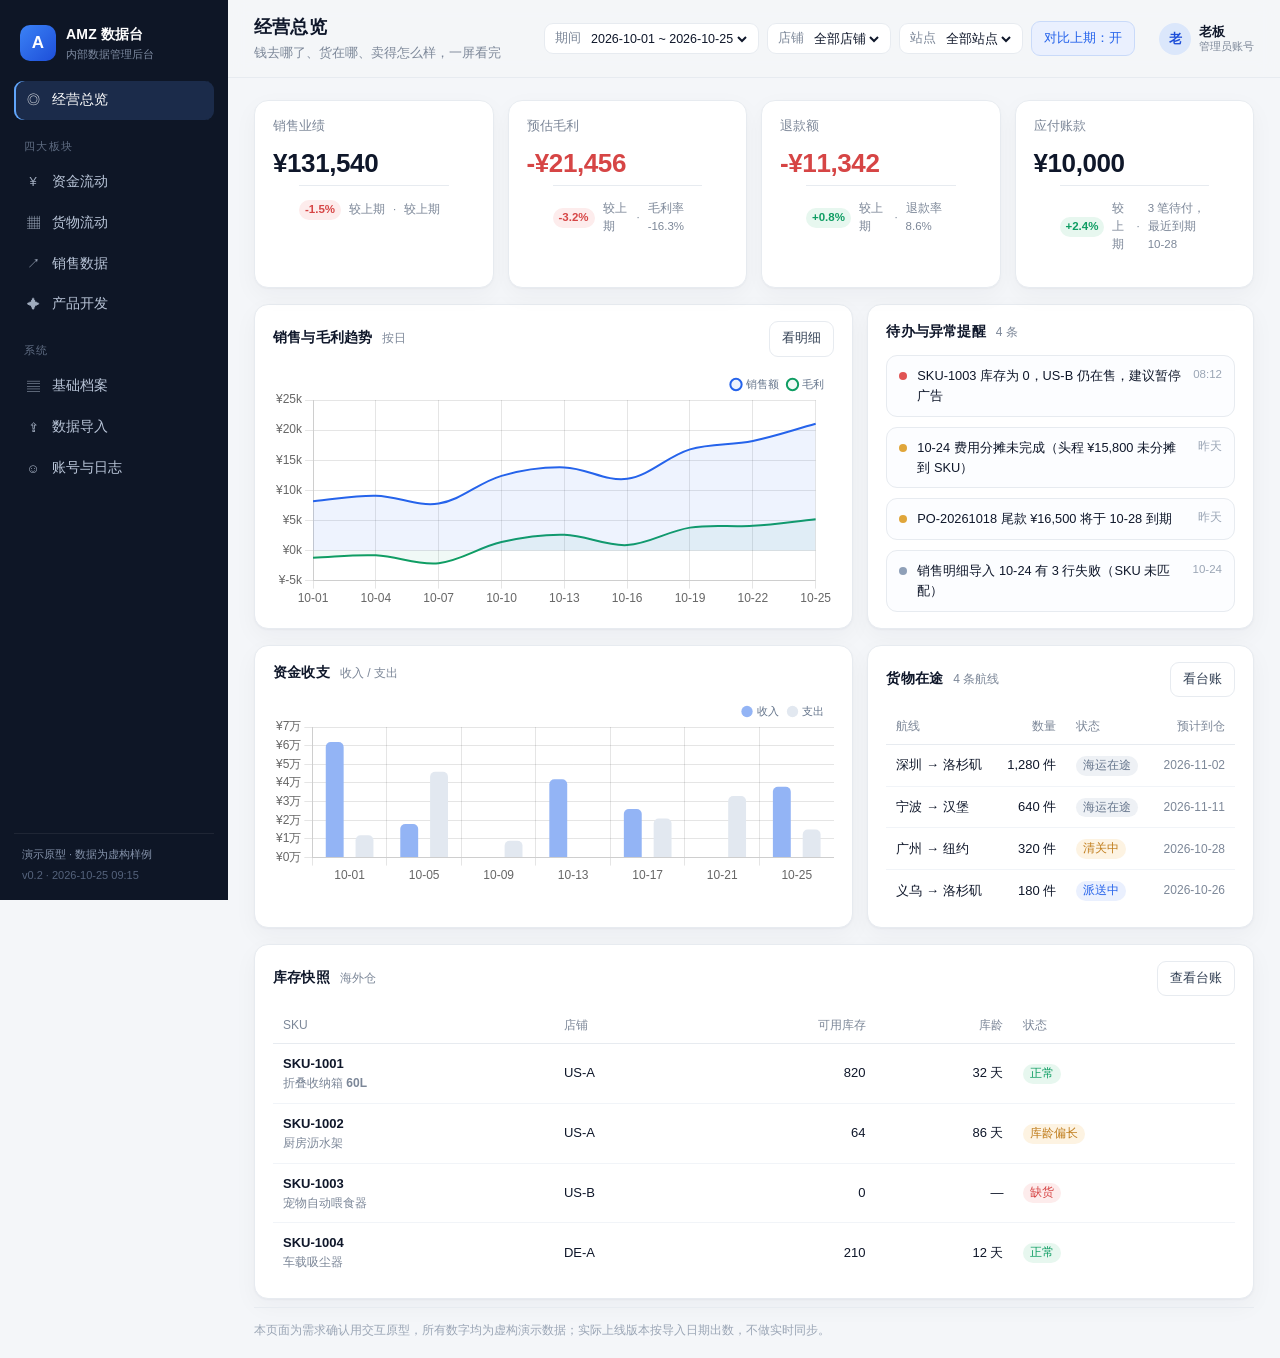
==== index.html @ 16e8e0db "chore: 资源加版本号破缓存 + 侧栏版本标识 v0.2" ====
<!DOCTYPE html>
<html lang="zh-CN">
<head>
<meta charset="UTF-8" />
<meta name="viewport" content="width=device-width, initial-scale=1" />
<title>AMZ 数据台 · 交互原型</title>
<link rel="icon" href="data:image/svg+xml,%3Csvg xmlns='http://www.w3.org/2000/svg' viewBox='0 0 64 64'%3E%3Crect width='64' height='64' rx='14' fill='%232563eb'/%3E%3Ctext x='32' y='44' font-size='34' font-family='-apple-system,sans-serif' font-weight='700' fill='white' text-anchor='middle'%3EA%3C/text%3E%3C/svg%3E" />
<link rel="stylesheet" href="./assets/app.css?v=2" />
<script src="./assets/vendor/chart.umd.min.js?v=2"></script>
</head>
<body>
<div class="app">
  <aside class="sidebar">
    <div class="brand">
      <div class="brand-mark">A</div>
      <div>
        <div class="brand-name">AMZ 数据台</div>
        <div class="brand-sub">内部数据管理后台</div>
      </div>
    </div>

    <nav class="nav" id="nav">
      <a class="nav-item" href="#/overview" data-route="overview"><span class="nav-ico">◎</span>经营总览</a>
      <div class="nav-group">四大板块</div>
      <a class="nav-item" href="#/cash" data-route="cash"><span class="nav-ico">¥</span>资金流动</a>
      <a class="nav-item" href="#/goods" data-route="goods"><span class="nav-ico">▦</span>货物流动</a>
      <a class="nav-item" href="#/sales" data-route="sales"><span class="nav-ico">↗</span>销售数据</a>
      <a class="nav-item" href="#/product" data-route="product"><span class="nav-ico">✦</span>产品开发</a>
      <div class="nav-group">系统</div>
      <a class="nav-item" href="#/master" data-route="master"><span class="nav-ico">▤</span>基础档案</a>
      <a class="nav-item" href="#/import" data-route="import"><span class="nav-ico">⇪</span>数据导入</a>
      <a class="nav-item" href="#/account" data-route="account"><span class="nav-ico">☺</span>账号与日志</a>
    </nav>

    <div class="sidebar-foot">
      <div class="demo-tag">演示原型 · 数据为虚构样例</div>
      <div class="ver">v0.2 · 2026-10-25 09:15</div>
    </div>
  </aside>

  <main class="main">
    <header class="topbar">
      <div class="page-title">
        <h1 id="pageTitle">经营总览</h1>
        <p id="pageDesc">钱去哪了、货在哪、卖得怎么样，一屏看完</p>
      </div>
      <div class="filters">
        <label class="filter">
          <span>期间</span>
          <select id="fPeriod">
            <option>2026-10-01 ~ 2026-10-25</option>
            <option>2026-10-01 ~ 2026-10-31</option>
            <option>2026-09-01 ~ 2026-09-30</option>
          </select>
        </label>
        <label class="filter">
          <span>店铺</span>
          <select id="fStore">
            <option>全部店铺</option>
            <option>US-A</option>
            <option>US-B</option>
            <option>DE-A</option>
          </select>
        </label>
        <label class="filter">
          <span>站点</span>
          <select id="fSite">
            <option>全部站点</option>
            <option>美国</option>
            <option>德国</option>
          </select>
        </label>
        <button class="btn ghost" id="btnCompare">对比上期：开</button>
      </div>
      <div class="user">
        <div class="avatar">老</div>
        <div class="user-meta"><b>老板</b><span>管理员账号</span></div>
      </div>
    </header>

    <section class="view" id="view"></section>

    <footer class="foot">
      本页面为需求确认用交互原型，所有数字均为虚构演示数据；实际上线版本按导入日期出数，不做实时同步。
    </footer>
  </main>
</div>
<script src="./assets/data.js?v=2"></script>
<script src="./assets/app.js?v=2"></script>
</body>
</html>
---- assets/app.css ----
:root {
  --bg: #f4f6f9;
  --card: #ffffff;
  --ink: #0f172a;
  --ink-2: #334155;
  --muted: #7c8798;
  --line: #e7ebf0;
  --brand: #2563eb;
  --brand-soft: #eaf0fe;
  --good: #0f9d63;
  --good-soft: #e7f7ef;
  --bad: #d64545;
  --bad-soft: #fdecec;
  --warn: #c07d1c;
  --warn-soft: #fdf3e2;
  --radius: 14px;
  --shadow: 0 1px 2px rgba(15, 23, 42, .04), 0 8px 24px rgba(15, 23, 42, .04);
}

* { box-sizing: border-box; }
html, body { margin: 0; padding: 0; }
body {
  background: var(--bg);
  color: var(--ink);
  font: 14px/1.55 -apple-system, BlinkMacSystemFont, "PingFang SC", "Hiragino Sans GB", "Microsoft YaHei", "Segoe UI", sans-serif;
  -webkit-font-smoothing: antialiased;
}
a { color: inherit; text-decoration: none; }
button, select { font: inherit; }

.app { display: flex; min-height: 100vh; }

/* ---------- sidebar ---------- */
.sidebar {
  width: 228px;
  flex: 0 0 228px;
  background: #0e1626;
  color: #c7d2e4;
  display: flex;
  flex-direction: column;
  padding: 20px 14px 16px;
  position: sticky;
  top: 0;
  height: 100vh;
}
.brand { display: flex; gap: 10px; align-items: center; padding: 4px 6px 18px; }
.brand-mark {
  width: 36px; height: 36px; border-radius: 10px;
  background: linear-gradient(135deg, #3b82f6, #1d4ed8);
  color: #fff; font-weight: 700; display: grid; place-items: center; font-size: 17px;
}
.brand-name { color: #fff; font-weight: 650; letter-spacing: .2px; }
.brand-sub { font-size: 11px; color: #7d8aa0; }

.nav { display: flex; flex-direction: column; gap: 2px; }
.nav-group {
  font-size: 11px; color: #5f6c82; letter-spacing: .12em;
  padding: 16px 10px 6px; text-transform: uppercase;
}
.nav-item {
  display: flex; align-items: center; gap: 10px;
  padding: 9px 10px; border-radius: 9px; color: #b9c5d8; font-size: 13.5px;
  transition: background .15s, color .15s;
}
.nav-item:hover { background: rgba(255,255,255,.05); color: #fff; }
.nav-item.active { background: #1b2b4a; color: #fff; box-shadow: inset 2px 0 0 #60a5fa; }
.nav-ico { width: 18px; text-align: center; opacity: .85; font-size: 13px; }

.sidebar-foot { margin-top: auto; padding: 12px 8px 0; border-top: 1px solid rgba(255,255,255,.07); }
.demo-tag { font-size: 11px; color: #8593ab; }
.ver { font-size: 11px; color: #55637c; margin-top: 4px; }

/* ---------- main ---------- */
.main { flex: 1; min-width: 0; display: flex; flex-direction: column; }

.topbar {
  position: sticky; top: 0; z-index: 20;
  display: flex; align-items: center; gap: 18px; flex-wrap: wrap;
  padding: 14px 26px;
  background: rgba(244, 246, 249, .86);
  backdrop-filter: blur(10px);
  border-bottom: 1px solid var(--line);
}
.page-title h1 { margin: 0; font-size: 18px; letter-spacing: .2px; }
.page-title p { margin: 2px 0 0; color: var(--muted); font-size: 12.5px; }

.filters { display: flex; align-items: center; gap: 8px; margin-left: auto; flex-wrap: wrap; }
.filter {
  display: flex; align-items: center; gap: 6px;
  background: #fff; border: 1px solid var(--line); border-radius: 9px;
  padding: 5px 8px 5px 10px; font-size: 12.5px; color: var(--muted);
}
.filter select { border: 0; outline: 0; background: transparent; color: var(--ink); font-size: 12.5px; }
.btn {
  border: 1px solid var(--line); background: #fff; color: var(--ink-2);
  padding: 7px 12px; border-radius: 9px; cursor: pointer; font-size: 12.5px;
}
.btn:hover { border-color: #cfd8e3; }
.btn.ghost.on { background: var(--brand-soft); border-color: #c9daf9; color: var(--brand); }
.btn.primary { background: var(--brand); border-color: var(--brand); color: #fff; }

.user { display: flex; align-items: center; gap: 8px; padding-left: 6px; }
.avatar {
  width: 32px; height: 32px; border-radius: 50%; background: #dbe7fb; color: #1d4ed8;
  display: grid; place-items: center; font-weight: 600; font-size: 13px;
}
.user-meta { display: flex; flex-direction: column; line-height: 1.2; }
.user-meta b { font-size: 12.5px; }
.user-meta span { font-size: 11px; color: var(--muted); }

.view { padding: 22px 26px 8px; display: flex; flex-direction: column; gap: 16px; }
.foot { margin: auto 26px 0; padding: 14px 0 18px; color: #9aa5b5; font-size: 11.5px; border-top: 1px solid var(--line); }

/* ---------- cards ---------- */
.card {
  background: var(--card); border: 1px solid var(--line); border-radius: var(--radius);
  box-shadow: var(--shadow); padding: 16px 18px;
}
.card-head { display: flex; align-items: baseline; gap: 10px; margin-bottom: 12px; }
.card-head h2 { margin: 0; font-size: 14px; letter-spacing: .2px; }
.card-head .sub { color: var(--muted); font-size: 12px; }
.card-head .right { margin-left: auto; display: flex; gap: 8px; }

.grid { display: grid; gap: 14px; }
.g4 { grid-template-columns: repeat(4, minmax(0, 1fr)); }
.g3 { grid-template-columns: repeat(3, minmax(0, 1fr)); }
.g2 { grid-template-columns: 1.55fr 1fr; }
.g2e { grid-template-columns: 1fr 1fr; }

/* ---------- kpi ---------- */
.kpi { position: relative; overflow: hidden; }
.kpi .label { color: var(--muted); font-size: 12.5px; display: flex; align-items: center; gap: 6px; }
.kpi .value { font-size: 26px; font-weight: 650; letter-spacing: -.4px; margin: 6px 0 2px; font-variant-numeric: tabular-nums; }
.kpi .value.neg { color: var(--bad); }
.kpi .foot { color: var(--muted); font-size: 11.5px; display: flex; gap: 8px; align-items: center; }
.delta { font-size: 11.5px; padding: 1px 6px; border-radius: 999px; font-weight: 600; }
.delta.up { color: var(--good); background: var(--good-soft); }
.delta.down { color: var(--bad); background: var(--bad-soft); }
.kpi .spark { position: absolute; right: 14px; bottom: 12px; opacity: .5; }

/* ---------- charts ---------- */
.chart-wrap { position: relative; width: 100%; height: 240px; }
.chart-wrap.sm { height: 190px; }

/* ---------- table ---------- */
.table { width: 100%; border-collapse: collapse; font-size: 13px; }
.table th {
  text-align: left; font-weight: 500; color: var(--muted); font-size: 12px;
  padding: 8px 10px; border-bottom: 1px solid var(--line); white-space: nowrap;
}
.table td { padding: 10px; border-bottom: 1px solid #f1f4f8; vertical-align: middle; }
.table tr:last-child td { border-bottom: 0; }
.table tr:hover td { background: #fafbfd; }
.table .num { text-align: right; font-variant-numeric: tabular-nums; white-space: nowrap; }
.table .name { font-weight: 550; }
.table .muted { color: var(--muted); font-size: 12px; }

.badge { display: inline-block; padding: 1px 7px; border-radius: 999px; font-size: 11.5px; white-space: nowrap; }
.badge.green { background: var(--good-soft); color: var(--good); }
.badge.red { background: var(--bad-soft); color: var(--bad); }
.badge.amber { background: var(--warn-soft); color: var(--warn); }
.badge.blue { background: var(--brand-soft); color: var(--brand); }
.badge.gray { background: #eef1f5; color: #64748b; }

/* ---------- misc ---------- */
.toolbar { display: flex; gap: 8px; align-items: center; margin-bottom: 12px; flex-wrap: wrap; }
.search {
  border: 1px solid var(--line); background: #fff; border-radius: 9px;
  padding: 7px 10px; font-size: 12.5px; width: 220px; outline: 0;
}
.search:focus { border-color: #b9cdf3; box-shadow: 0 0 0 3px #eaf0fe; }
.tabs { display: flex; gap: 4px; background: #eef1f6; padding: 3px; border-radius: 10px; }
.tab { border: 0; background: transparent; padding: 6px 12px; border-radius: 8px; cursor: pointer; color: var(--muted); font-size: 12.5px; }
.tab.active { background: #fff; color: var(--ink); box-shadow: 0 1px 2px rgba(15,23,42,.08); }

.todo { display: flex; flex-direction: column; gap: 10px; }
.todo-item { display: flex; gap: 10px; padding: 10px 12px; border: 1px solid var(--line); border-radius: 11px; background: #fcfdff; }
.todo-item .dot { width: 8px; height: 8px; border-radius: 50%; margin-top: 6px; flex: 0 0 8px; }
.dot.high { background: #e05454; }
.dot.mid { background: #e0a63a; }
.dot.low { background: #8fa0b8; }
.todo-item .txt { font-size: 12.8px; }
.todo-item .tm { margin-left: auto; color: #9aa5b5; font-size: 11.5px; white-space: nowrap; }

.progress { height: 6px; background: #eef1f6; border-radius: 999px; overflow: hidden; }
.progress > i { display: block; height: 100%; background: linear-gradient(90deg, #60a5fa, #2563eb); }

.mini-list { display: flex; flex-direction: column; gap: 12px; }
.mini-row { display: flex; align-items: center; gap: 10px; }
.mini-row .k { width: 116px; color: var(--ink-2); font-size: 12.5px; }
.mini-row .bar { flex: 1; height: 8px; background: #eef1f6; border-radius: 999px; overflow: hidden; }
.mini-row .bar > i { display: block; height: 100%; background: #93b4f5; border-radius: 999px; }
.mini-row .v { width: 62px; text-align: right; font-size: 12px; color: var(--muted); font-variant-numeric: tabular-nums; }

.dropzone {
  border: 1.5px dashed #c7d3e4; border-radius: 12px; background: #fbfcfe;
  padding: 26px; text-align: center; color: var(--muted); font-size: 13px;
}
.dropzone b { color: var(--ink); }
.tpl { display: flex; align-items: center; gap: 10px; padding: 10px 0; border-bottom: 1px solid #f1f4f8; font-size: 13px; }
.tpl:last-child { border-bottom: 0; }
.tpl .ico { width: 28px; height: 28px; border-radius: 8px; background: var(--brand-soft); color: var(--brand); display: grid; place-items: center; font-size: 13px; }

.note { background: #fff9ec; border: 1px solid #f4e2bd; color: #8a6416; border-radius: 10px; padding: 10px 12px; font-size: 12.5px; }
.hr { height: 1px; background: var(--line); margin: 14px 0; }
.right { margin-left: auto; }
.mono { font-variant-numeric: tabular-nums; }

@media (max-width: 1180px) {
  .g4 { grid-template-columns: repeat(2, minmax(0, 1fr)); }
  .g2 { grid-template-columns: 1fr; }
  .g2e { grid-template-columns: 1fr; }
}
@media (max-width: 860px) {
  .sidebar { display: none; }
  .topbar { padding: 12px 16px; }
  .view { padding: 16px; }
  .g3 { grid-template-columns: 1fr; }
  .g4 { grid-template-columns: 1fr; }
  .filters { margin-left: 0; }
}

/* ---------- 列表操作 ---------- */
.row-actions { display: flex; gap: 10px; justify-content: flex-end; }
.link {
  border: 0; background: none; color: var(--brand); cursor: pointer;
  font-size: 12.5px; padding: 2px 0;
}
.link:hover { text-decoration: underline; }
.link.danger { color: var(--bad); }
.empty { text-align: center; color: var(--muted); padding: 26px 0 !important; }

.card-head .right { display: flex; gap: 8px; align-items: center; flex-wrap: wrap; }
.card-head .right .search { width: 190px; }

/* ---------- tabs ---------- */
.tabs .cnt { color: #94a3b8; font-size: 11.5px; margin-left: 4px; }

/* ---------- 抽屉表单 ---------- */
body.locked { overflow: hidden; }
.drawer-mask {
  position: fixed; inset: 0; background: rgba(15, 23, 42, .32);
  z-index: 60; animation: fade .18s ease;
}
.drawer {
  position: fixed; top: 0; right: 0; bottom: 0; width: 460px; max-width: 92vw;
  background: #fff; z-index: 61; display: flex; flex-direction: column;
  box-shadow: -12px 0 40px rgba(15, 23, 42, .16); animation: slide .22s ease;
}
.drawer header {
  display: flex; align-items: flex-start; justify-content: space-between;
  padding: 18px 20px 14px; border-bottom: 1px solid var(--line);
}
.drawer h3 { margin: 0 0 2px; font-size: 15.5px; }
.drawer .x {
  border: 0; background: #f1f4f8; width: 30px; height: 30px; border-radius: 8px;
  font-size: 18px; line-height: 1; color: #64748b; cursor: pointer;
}
.drawer form { display: flex; flex-direction: column; flex: 1; min-height: 0; }
.drawer .form-body { padding: 16px 20px; overflow-y: auto; display: flex; flex-direction: column; gap: 12px; }
.drawer footer {
  padding: 12px 20px; border-top: 1px solid var(--line);
  display: flex; justify-content: flex-end; gap: 8px; background: #fbfcfe;
}
.field { display: flex; flex-direction: column; gap: 5px; }
.field > span { font-size: 12.5px; color: var(--ink-2); }
.field i { color: var(--bad); font-style: normal; margin-left: 2px; }
.field input, .field select {
  border: 1px solid var(--line); border-radius: 9px; padding: 9px 11px;
  font-size: 13px; outline: 0; background: #fff; color: var(--ink);
}
.field input:focus, .field select:focus { border-color: #b9cdf3; box-shadow: 0 0 0 3px #eaf0fe; }

@keyframes fade { from { opacity: 0 } to { opacity: 1 } }
@keyframes slide { from { transform: translateX(24px); opacity: .6 } to { transform: none; opacity: 1 } }

/* ---------- toast ---------- */
#toast {
  position: fixed; left: 50%; bottom: 28px; transform: translate(-50%, 10px);
  background: #111c2e; color: #fff; padding: 10px 16px; border-radius: 10px;
  font-size: 13px; opacity: 0; pointer-events: none; transition: all .2s ease; z-index: 80;
  box-shadow: 0 10px 30px rgba(15, 23, 42, .25);
}
#toast.show { opacity: 1; transform: translate(-50%, 0); }

/* ---------- 导入向导 ---------- */
.steps { display: flex; gap: 8px; margin-bottom: 14px; flex-wrap: wrap; }
.step {
  font-size: 12px; color: var(--muted); background: #f2f5f9;
  padding: 5px 10px; border-radius: 999px;
}
.step.on { background: var(--brand-soft); color: var(--brand); font-weight: 600; }
.step.done { background: var(--good-soft); color: var(--good); }
.choice-grid { display: grid; grid-template-columns: repeat(2, minmax(0, 1fr)); gap: 10px; }
.choice {
  display: flex; justify-content: space-between; align-items: center;
  border: 1px solid var(--line); background: #fff; border-radius: 11px;
  padding: 14px 14px; font-size: 13.5px; cursor: pointer; color: var(--ink);
}
.choice:hover { border-color: #c9d8f1; }
.choice.on { border-color: var(--brand); box-shadow: 0 0 0 3px #eaf0fe; background: #fbfdff; }
.choice .muted { font-size: 11.5px; }

.stat { background: #f8fafc; border: 1px solid var(--line); border-radius: 11px; padding: 12px 14px; }
.stat b { display: block; font-size: 22px; margin-top: 2px; font-variant-numeric: tabular-nums; }
.stat b.ok { color: var(--good); }
.stat b.err { color: var(--bad); }

.done-box { display: flex; gap: 14px; align-items: center; padding: 18px; background: #f6fbf8; border: 1px solid #d8efe3; border-radius: 12px; }
.done-ico {
  width: 42px; height: 42px; border-radius: 50%; background: var(--good-soft);
  color: var(--good); display: grid; place-items: center; font-size: 20px; font-weight: 700;
}

@media (max-width: 720px) {
  .choice-grid { grid-template-columns: 1fr; }
  .drawer { width: 100%; }
}
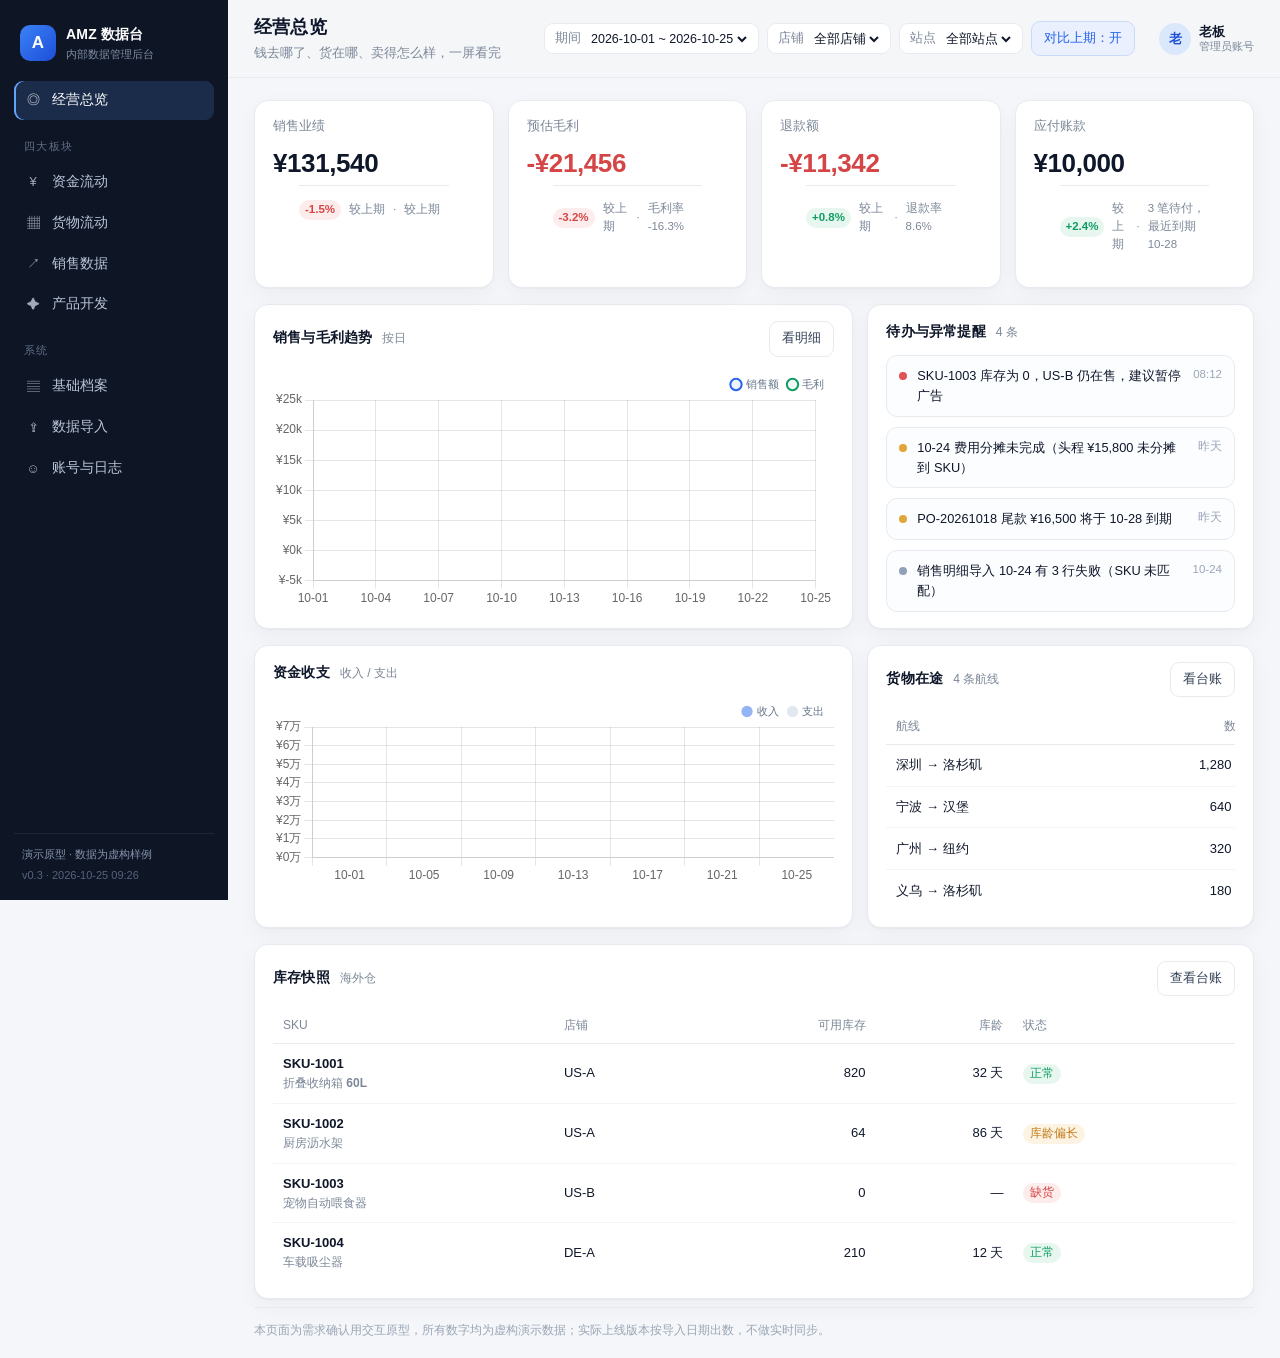
==== commit d689be30: "fix: 手机端导航与表格横向滚动；移除紧凑版样例，恢复卡片版" ====
--- a/index.html
+++ b/index.html
@@ -5,8 +5,8 @@
 <meta name="viewport" content="width=device-width, initial-scale=1" />
 <title>AMZ 数据台 · 交互原型</title>
 <link rel="icon" href="data:image/svg+xml,%3Csvg xmlns='http://www.w3.org/2000/svg' viewBox='0 0 64 64'%3E%3Crect width='64' height='64' rx='14' fill='%232563eb'/%3E%3Ctext x='32' y='44' font-size='34' font-family='-apple-system,sans-serif' font-weight='700' fill='white' text-anchor='middle'%3EA%3C/text%3E%3C/svg%3E" />
-<link rel="stylesheet" href="./assets/app.css?v=2" />
-<script src="./assets/vendor/chart.umd.min.js?v=2"></script>
+<link rel="stylesheet" href="./assets/app.css?v=3" />
+<script src="./assets/vendor/chart.umd.min.js?v=3"></script>
 </head>
 <body>
 <div class="app">
@@ -34,7 +34,7 @@
 
     <div class="sidebar-foot">
       <div class="demo-tag">演示原型 · 数据为虚构样例</div>
-      <div class="ver">v0.2 · 2026-10-25 09:15</div>
+      <div class="ver">v0.3 · 2026-10-25 09:26</div>
     </div>
   </aside>
 
@@ -85,7 +85,7 @@
     </footer>
   </main>
 </div>
-<script src="./assets/data.js?v=2"></script>
-<script src="./assets/app.js?v=2"></script>
+<script src="./assets/data.js?v=3"></script>
+<script src="./assets/app.js?v=3"></script>
 </body>
 </html>
--- a/assets/app.css
+++ b/assets/app.css
@@ -316,3 +316,57 @@
   .choice-grid { grid-template-columns: 1fr; }
   .drawer { width: 100%; }
 }
+
+/* ---------- 移动端可用性（原型评审常发生在手机上） ---------- */
+.table-scroll { width: 100%; overflow-x: auto; -webkit-overflow-scrolling: touch; }
+.table-scroll table { min-width: 720px; }
+
+@media (max-width: 860px) {
+  .app { display: block; }
+  .sidebar {
+    display: flex; position: sticky; top: 0; z-index: 50;
+    width: 100%; height: auto; flex: none;
+    padding: 8px 10px 10px;
+  }
+  .brand { padding: 2px 4px 8px; }
+  .brand-sub { display: none; }
+  .nav { flex-direction: row; overflow-x: auto; gap: 6px; padding-bottom: 2px; }
+  .nav::-webkit-scrollbar { display: none; }
+  .nav-group { display: none; }
+  .nav-item {
+    white-space: nowrap; padding: 7px 11px; font-size: 13px;
+    background: rgba(255, 255, 255, .06); border-radius: 999px;
+  }
+  .nav-item.active { background: #1b2b4a; box-shadow: none; }
+  .sidebar-foot { display: none; }
+
+  .topbar { position: static; padding: 10px 12px; gap: 10px; }
+  .page-title h1 { font-size: 16px; }
+  .page-title p { font-size: 12px; }
+  .filters { width: 100%; gap: 6px; }
+  .filter { flex: 1 1 auto; padding: 4px 8px; }
+  .filter select { width: 100%; }
+  .user { display: none; }
+
+  .view { padding: 12px 12px 4px; gap: 12px; }
+  .card { padding: 12px 12px 10px; border-radius: 12px; }
+  .card-head { flex-wrap: wrap; gap: 6px; margin-bottom: 10px; }
+  .card-head .right { margin-left: 0; width: 100%; }
+  .card-head .right .search { width: 100%; }
+  .g4 { grid-template-columns: repeat(2, minmax(0, 1fr)); gap: 10px; }
+  .kpi .value { font-size: 19px; }
+  .kpi .foot { font-size: 11px; }
+  .chart-wrap { height: 190px; }
+  .chart-wrap.sm { height: 170px; }
+  .foot { margin: 0 12px; font-size: 11px; }
+  .search { width: 100%; }
+  .toolbar { gap: 6px; }
+}
+
+@media (max-width: 420px) {
+  .g4 { grid-template-columns: 1fr; }
+}
+
+/* flex 子项默认 min-width:auto 会被宽表格撑开，导致整页横向溢出 */
+.view, .card, .grid > * { min-width: 0; }
+.table-scroll { max-width: 100%; }
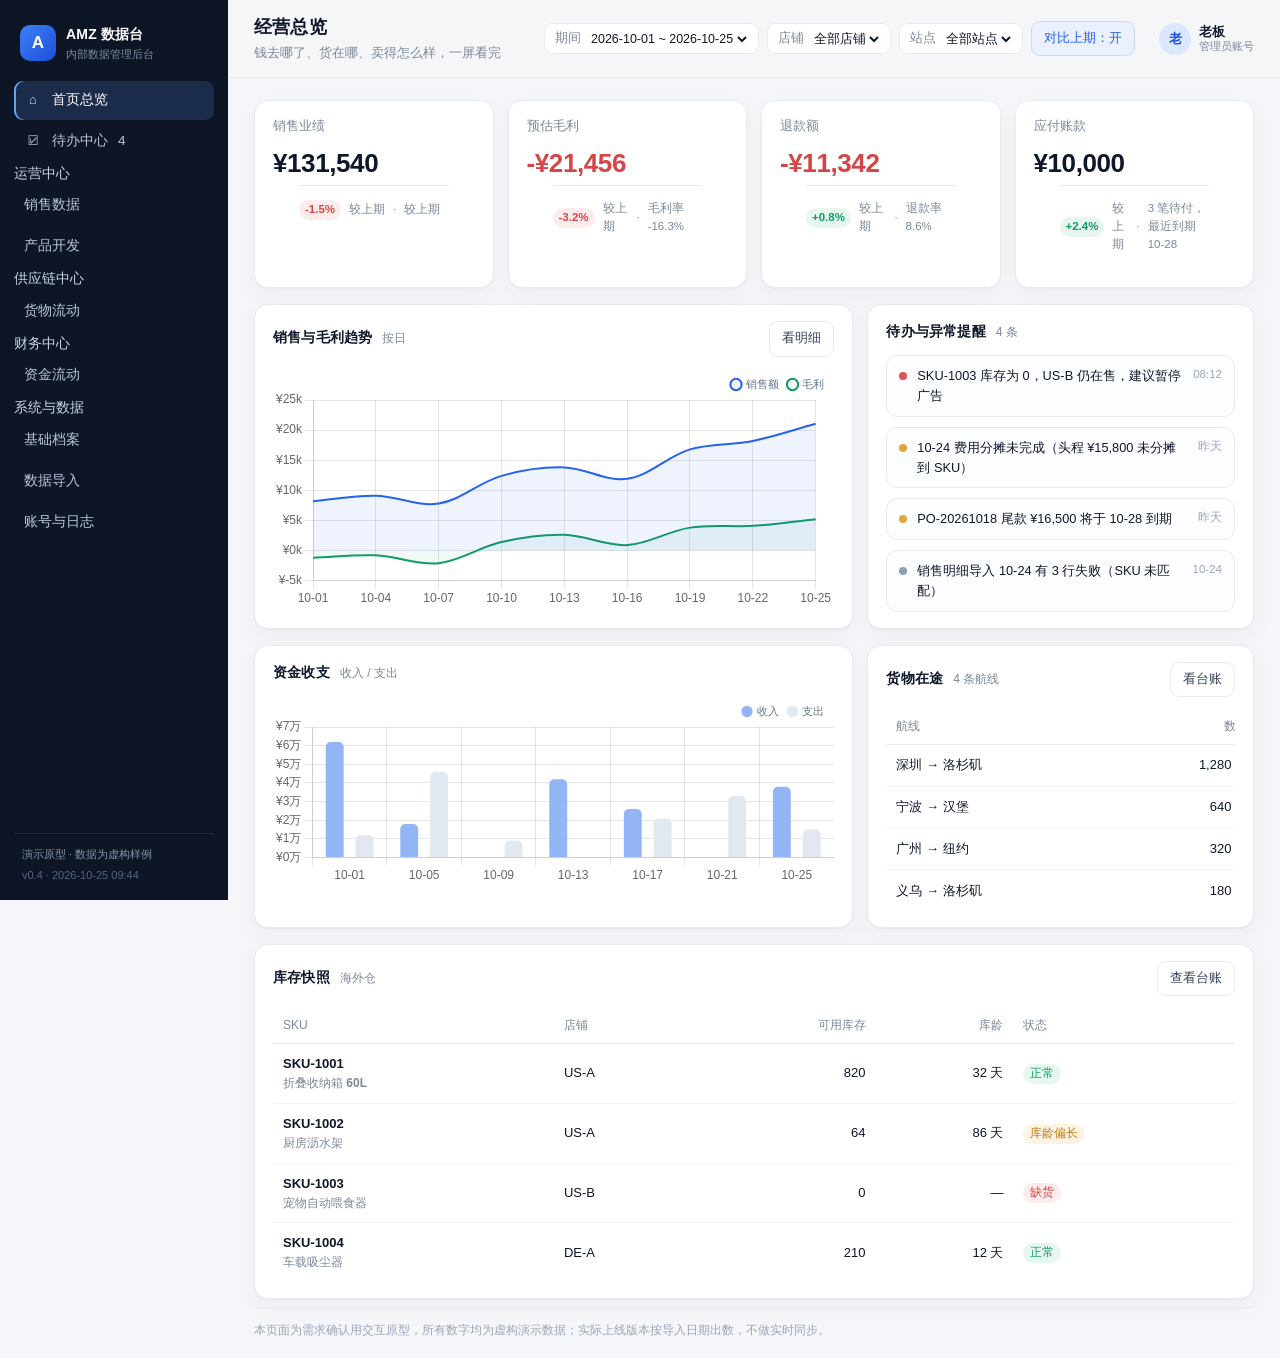
==== commit 1d19b379: "feat: 菜单按客户截图重组（首页总览/待办中心/运营/供应链/财务/系统与数据）+ 待办中心页" ====
--- a/index.html
+++ b/index.html
@@ -5,8 +5,8 @@
 <meta name="viewport" content="width=device-width, initial-scale=1" />
 <title>AMZ 数据台 · 交互原型</title>
 <link rel="icon" href="data:image/svg+xml,%3Csvg xmlns='http://www.w3.org/2000/svg' viewBox='0 0 64 64'%3E%3Crect width='64' height='64' rx='14' fill='%232563eb'/%3E%3Ctext x='32' y='44' font-size='34' font-family='-apple-system,sans-serif' font-weight='700' fill='white' text-anchor='middle'%3EA%3C/text%3E%3C/svg%3E" />
-<link rel="stylesheet" href="./assets/app.css?v=3" />
-<script src="./assets/vendor/chart.umd.min.js?v=3"></script>
+<link rel="stylesheet" href="./assets/app.css?v=4" />
+<script src="./assets/vendor/chart.umd.min.js?v=4"></script>
 </head>
 <body>
 <div class="app">
@@ -20,21 +20,28 @@
     </div>
 
     <nav class="nav" id="nav">
-      <a class="nav-item" href="#/overview" data-route="overview"><span class="nav-ico">◎</span>经营总览</a>
-      <div class="nav-group">四大板块</div>
-      <a class="nav-item" href="#/cash" data-route="cash"><span class="nav-ico">¥</span>资金流动</a>
-      <a class="nav-item" href="#/goods" data-route="goods"><span class="nav-ico">▦</span>货物流动</a>
-      <a class="nav-item" href="#/sales" data-route="sales"><span class="nav-ico">↗</span>销售数据</a>
-      <a class="nav-item" href="#/product" data-route="product"><span class="nav-ico">✦</span>产品开发</a>
-      <div class="nav-group">系统</div>
-      <a class="nav-item" href="#/master" data-route="master"><span class="nav-ico">▤</span>基础档案</a>
-      <a class="nav-item" href="#/import" data-route="import"><span class="nav-ico">⇪</span>数据导入</a>
-      <a class="nav-item" href="#/account" data-route="account"><span class="nav-ico">☺</span>账号与日志</a>
+      <a class="nav-item" href="#/overview" data-route="overview"><span class="nav-ico">⌂</span>首页总览</a>
+      <a class="nav-item" href="#/todo" data-route="todo"><span class="nav-ico">☑</span>待办中心<span class="nav-badge">4</span></a>
+
+      <div class="nav-title">运营中心</div>
+      <a class="nav-item sub" href="#/sales" data-route="sales">销售数据</a>
+      <a class="nav-item sub" href="#/product" data-route="product">产品开发</a>
+
+      <div class="nav-title">供应链中心</div>
+      <a class="nav-item sub" href="#/goods" data-route="goods">货物流动</a>
+
+      <div class="nav-title">财务中心</div>
+      <a class="nav-item sub" href="#/cash" data-route="cash">资金流动</a>
+
+      <div class="nav-title">系统与数据</div>
+      <a class="nav-item sub" href="#/master" data-route="master">基础档案</a>
+      <a class="nav-item sub" href="#/import" data-route="import">数据导入</a>
+      <a class="nav-item sub" href="#/account" data-route="account">账号与日志</a>
     </nav>
 
     <div class="sidebar-foot">
       <div class="demo-tag">演示原型 · 数据为虚构样例</div>
-      <div class="ver">v0.3 · 2026-10-25 09:26</div>
+      <div class="ver">v0.4 · 2026-10-25 09:44</div>
     </div>
   </aside>
 
@@ -85,7 +92,7 @@
     </footer>
   </main>
 </div>
-<script src="./assets/data.js?v=3"></script>
-<script src="./assets/app.js?v=3"></script>
+<script src="./assets/data.js?v=4"></script>
+<script src="./assets/app.js?v=4"></script>
 </body>
 </html>
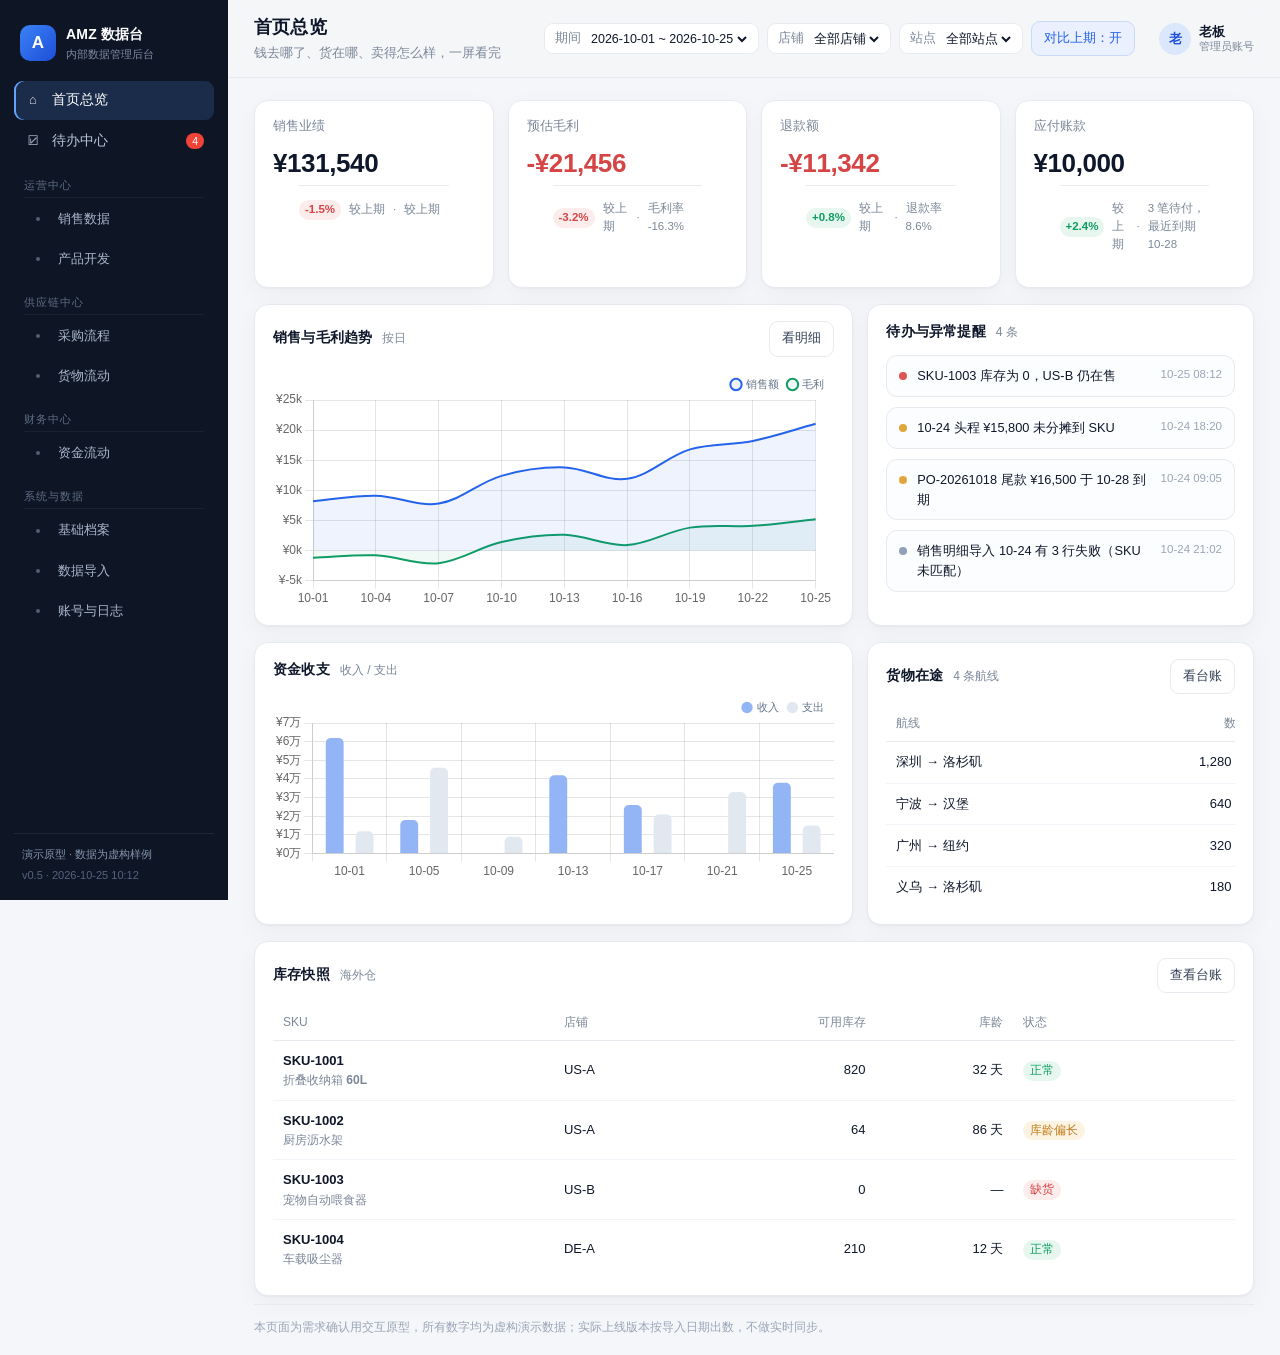
==== commit 3ce16900: "feat: 新增采购流程页（申请→审批→下单→付款→发货→头程→清关→到仓→入库）" ====
--- a/index.html
+++ b/index.html
@@ -5,8 +5,8 @@
 <meta name="viewport" content="width=device-width, initial-scale=1" />
 <title>AMZ 数据台 · 交互原型</title>
 <link rel="icon" href="data:image/svg+xml,%3Csvg xmlns='http://www.w3.org/2000/svg' viewBox='0 0 64 64'%3E%3Crect width='64' height='64' rx='14' fill='%232563eb'/%3E%3Ctext x='32' y='44' font-size='34' font-family='-apple-system,sans-serif' font-weight='700' fill='white' text-anchor='middle'%3EA%3C/text%3E%3C/svg%3E" />
-<link rel="stylesheet" href="./assets/app.css?v=4" />
-<script src="./assets/vendor/chart.umd.min.js?v=4"></script>
+<link rel="stylesheet" href="./assets/app.css?v=5" />
+<script src="./assets/vendor/chart.umd.min.js?v=5"></script>
 </head>
 <body>
 <div class="app">
@@ -28,6 +28,7 @@
       <a class="nav-item sub" href="#/product" data-route="product">产品开发</a>
 
       <div class="nav-title">供应链中心</div>
+      <a class="nav-item sub" href="#/purchase" data-route="purchase">采购流程</a>
       <a class="nav-item sub" href="#/goods" data-route="goods">货物流动</a>
 
       <div class="nav-title">财务中心</div>
@@ -41,7 +42,7 @@
 
     <div class="sidebar-foot">
       <div class="demo-tag">演示原型 · 数据为虚构样例</div>
-      <div class="ver">v0.4 · 2026-10-25 09:44</div>
+      <div class="ver">v0.5 · 2026-10-25 10:12</div>
     </div>
   </aside>
 
@@ -92,7 +93,7 @@
     </footer>
   </main>
 </div>
-<script src="./assets/data.js?v=4"></script>
-<script src="./assets/app.js?v=4"></script>
+<script src="./assets/data.js?v=5"></script>
+<script src="./assets/app.js?v=5"></script>
 </body>
 </html>
--- a/assets/app.css
+++ b/assets/app.css
@@ -370,3 +370,29 @@
 /* flex 子项默认 min-width:auto 会被宽表格撑开，导致整页横向溢出 */
 .view, .card, .grid > * { min-width: 0; }
 .table-scroll { max-width: 100%; }
+
+/* ---------- 侧栏分组（对齐客户截图：运营/供应链/财务/系统与数据） ---------- */
+.nav-title {
+  font-size: 11px; color: #5f6c82; letter-spacing: .08em;
+  padding: 14px 10px 4px; position: relative;
+}
+.nav-title::after {
+  content: ""; position: absolute; left: 10px; right: 10px; bottom: 0;
+  height: 1px; background: rgba(255, 255, 255, .05);
+}
+.nav-item.sub { padding-left: 22px; font-size: 13px; color: #a9b6ca; }
+.nav-item.sub::before {
+  content: ""; width: 4px; height: 4px; border-radius: 50%;
+  background: currentColor; opacity: .45; margin-right: 8px;
+}
+.nav-item.sub.active::before { opacity: 1; background: #60a5fa; }
+.nav-badge {
+  margin-left: auto; background: #f04438; color: #fff;
+  font-size: 10.5px; line-height: 16px; padding: 0 6px; border-radius: 999px;
+}
+@media (max-width: 860px) {
+  .nav-title { display: none; }
+  .nav-item.sub { padding-left: 11px; color: #c7d2e4; font-size: 13px; }
+  .nav-item.sub::before { display: none; }
+  .nav-badge { margin-left: 6px; }
+}
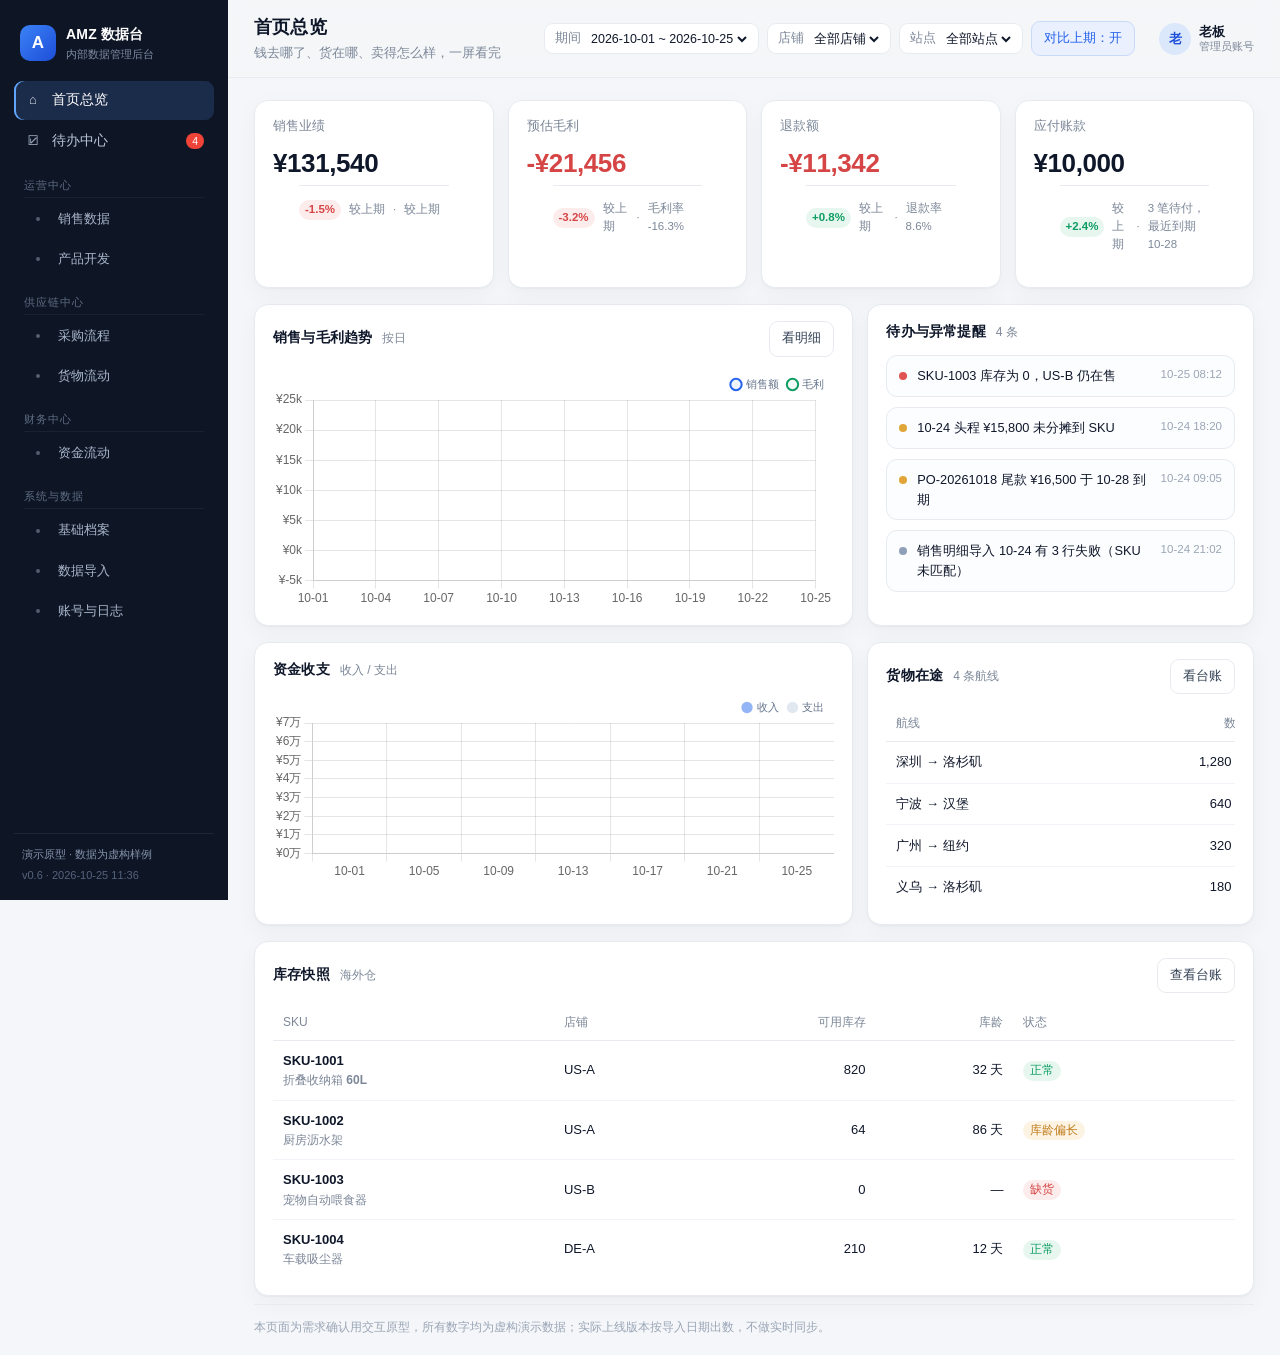
==== commit 6a3a347f: "feat: 采购流程补外采/代加工、批次号、发货去向与出库发货阶段" ====
--- a/index.html
+++ b/index.html
@@ -5,8 +5,8 @@
 <meta name="viewport" content="width=device-width, initial-scale=1" />
 <title>AMZ 数据台 · 交互原型</title>
 <link rel="icon" href="data:image/svg+xml,%3Csvg xmlns='http://www.w3.org/2000/svg' viewBox='0 0 64 64'%3E%3Crect width='64' height='64' rx='14' fill='%232563eb'/%3E%3Ctext x='32' y='44' font-size='34' font-family='-apple-system,sans-serif' font-weight='700' fill='white' text-anchor='middle'%3EA%3C/text%3E%3C/svg%3E" />
-<link rel="stylesheet" href="./assets/app.css?v=5" />
-<script src="./assets/vendor/chart.umd.min.js?v=5"></script>
+<link rel="stylesheet" href="./assets/app.css?v=6" />
+<script src="./assets/vendor/chart.umd.min.js?v=6"></script>
 </head>
 <body>
 <div class="app">
@@ -42,7 +42,7 @@
 
     <div class="sidebar-foot">
       <div class="demo-tag">演示原型 · 数据为虚构样例</div>
-      <div class="ver">v0.5 · 2026-10-25 10:12</div>
+      <div class="ver">v0.6 · 2026-10-25 11:36</div>
     </div>
   </aside>
 
@@ -93,7 +93,7 @@
     </footer>
   </main>
 </div>
-<script src="./assets/data.js?v=5"></script>
-<script src="./assets/app.js?v=5"></script>
+<script src="./assets/data.js?v=6"></script>
+<script src="./assets/app.js?v=6"></script>
 </body>
 </html>
--- a/assets/app.css
+++ b/assets/app.css
@@ -396,3 +396,29 @@
   .nav-item.sub::before { display: none; }
   .nav-badge { margin-left: 6px; }
 }
+
+/* ---------- 采购流程 ---------- */
+.stage-strip { display: flex; gap: 8px; flex-wrap: wrap; margin: 4px 0 12px; }
+.stage-chip {
+  border: 1px solid var(--line); background: #fff; color: var(--ink-2);
+  border-radius: 999px; padding: 5px 11px; font-size: 12.5px; cursor: pointer;
+}
+.stage-chip b { margin-left: 4px; color: var(--brand); font-variant-numeric: tabular-nums; }
+.stage-chip:hover { border-color: #c9d8f1; }
+.stage-chip.on { background: var(--brand-soft); border-color: #c9daf9; color: var(--brand); }
+
+.kv { background: #f8fafc; border: 1px solid var(--line); border-radius: 10px; padding: 8px 10px; }
+.kv span { display: block; color: var(--muted); font-size: 11.5px; }
+.kv b { font-size: 13.5px; font-weight: 600; }
+
+.tl { display: flex; flex-direction: column; gap: 2px; }
+.tl-item { position: relative; padding: 0 0 14px 18px; border-left: 1px solid var(--line); margin-left: 5px; }
+.tl-item.last { border-left-color: transparent; }
+.tl-dot {
+  position: absolute; left: -5px; top: 3px; width: 9px; height: 9px; border-radius: 50%;
+  background: #fff; border: 2px solid var(--brand);
+}
+.tl-item.last .tl-dot { background: var(--brand); }
+.tl-body b { font-size: 13px; display: block; }
+.tl-body .muted { font-size: 11.5px; }
+.tl-note { font-size: 12.5px; color: var(--ink-2); margin-top: 2px; }
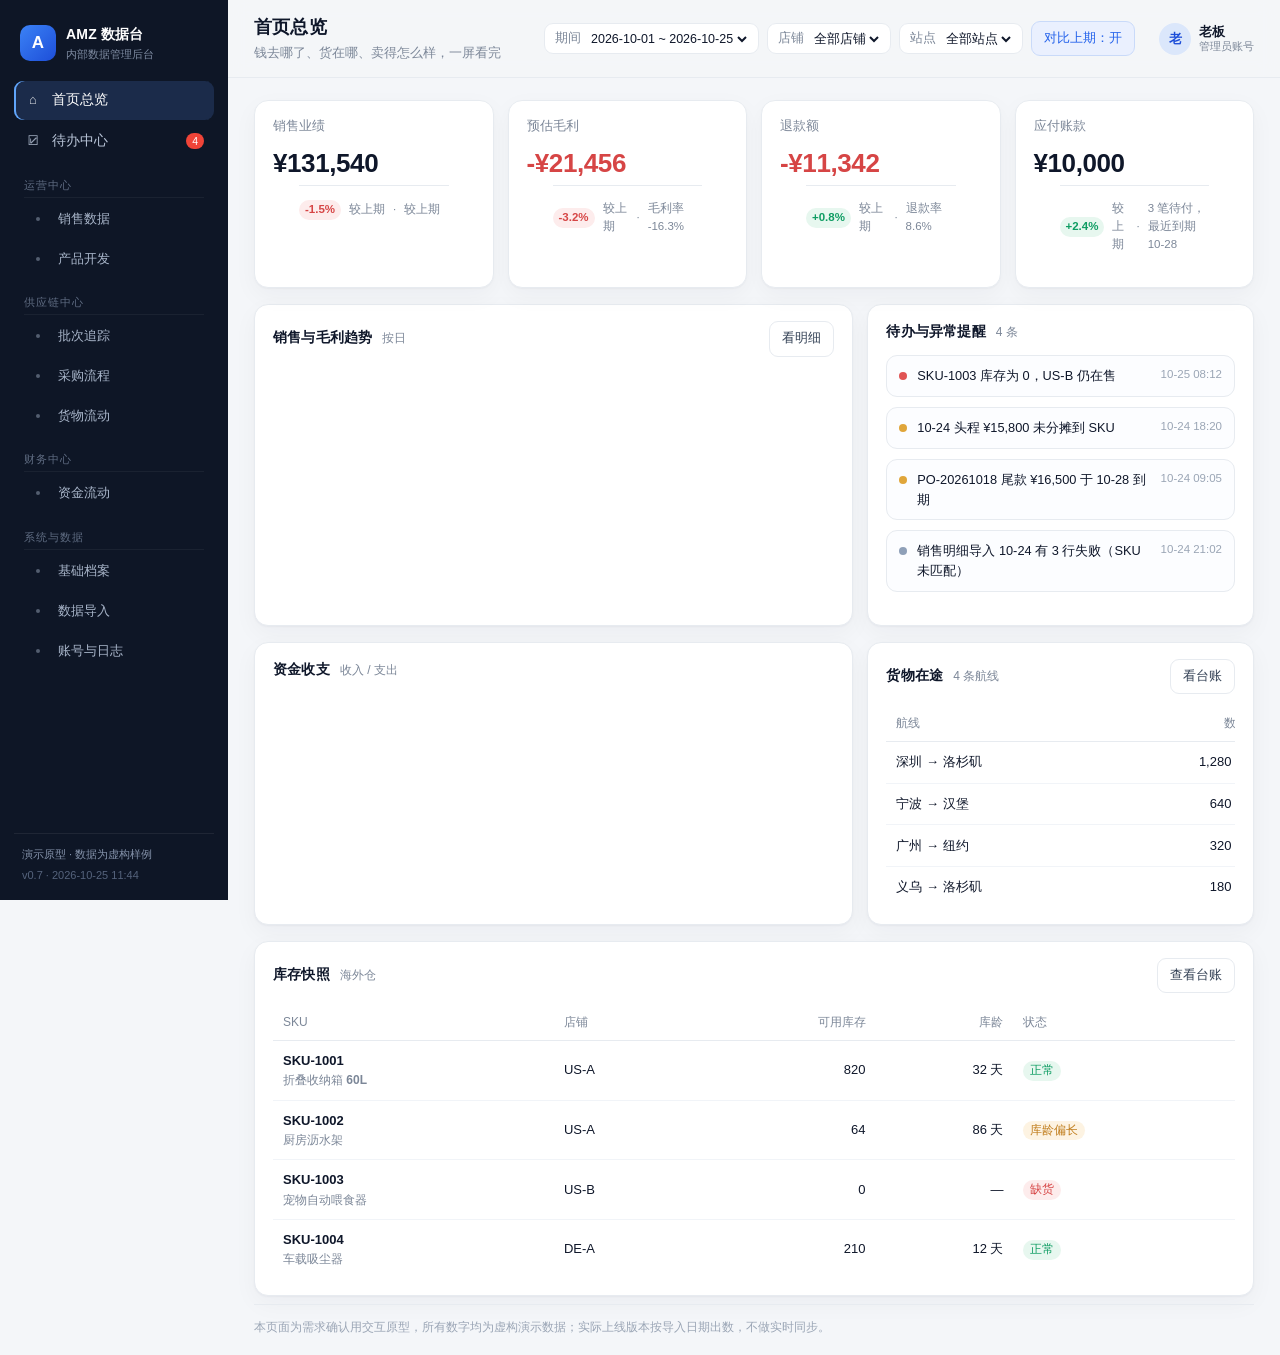
==== commit d2a5b1a4: "feat: 新增批次追踪页（这批货现在在哪 / 停留几天 / 下一步）" ====
--- a/index.html
+++ b/index.html
@@ -5,8 +5,8 @@
 <meta name="viewport" content="width=device-width, initial-scale=1" />
 <title>AMZ 数据台 · 交互原型</title>
 <link rel="icon" href="data:image/svg+xml,%3Csvg xmlns='http://www.w3.org/2000/svg' viewBox='0 0 64 64'%3E%3Crect width='64' height='64' rx='14' fill='%232563eb'/%3E%3Ctext x='32' y='44' font-size='34' font-family='-apple-system,sans-serif' font-weight='700' fill='white' text-anchor='middle'%3EA%3C/text%3E%3C/svg%3E" />
-<link rel="stylesheet" href="./assets/app.css?v=6" />
-<script src="./assets/vendor/chart.umd.min.js?v=6"></script>
+<link rel="stylesheet" href="./assets/app.css?v=7" />
+<script src="./assets/vendor/chart.umd.min.js?v=7"></script>
 </head>
 <body>
 <div class="app">
@@ -28,6 +28,7 @@
       <a class="nav-item sub" href="#/product" data-route="product">产品开发</a>
 
       <div class="nav-title">供应链中心</div>
+      <a class="nav-item sub" href="#/trace" data-route="trace">批次追踪</a>
       <a class="nav-item sub" href="#/purchase" data-route="purchase">采购流程</a>
       <a class="nav-item sub" href="#/goods" data-route="goods">货物流动</a>
 
@@ -42,7 +43,7 @@
 
     <div class="sidebar-foot">
       <div class="demo-tag">演示原型 · 数据为虚构样例</div>
-      <div class="ver">v0.6 · 2026-10-25 11:36</div>
+      <div class="ver">v0.7 · 2026-10-25 11:44</div>
     </div>
   </aside>
 
@@ -93,7 +94,7 @@
     </footer>
   </main>
 </div>
-<script src="./assets/data.js?v=6"></script>
-<script src="./assets/app.js?v=6"></script>
+<script src="./assets/data.js?v=7"></script>
+<script src="./assets/app.js?v=7"></script>
 </body>
 </html>
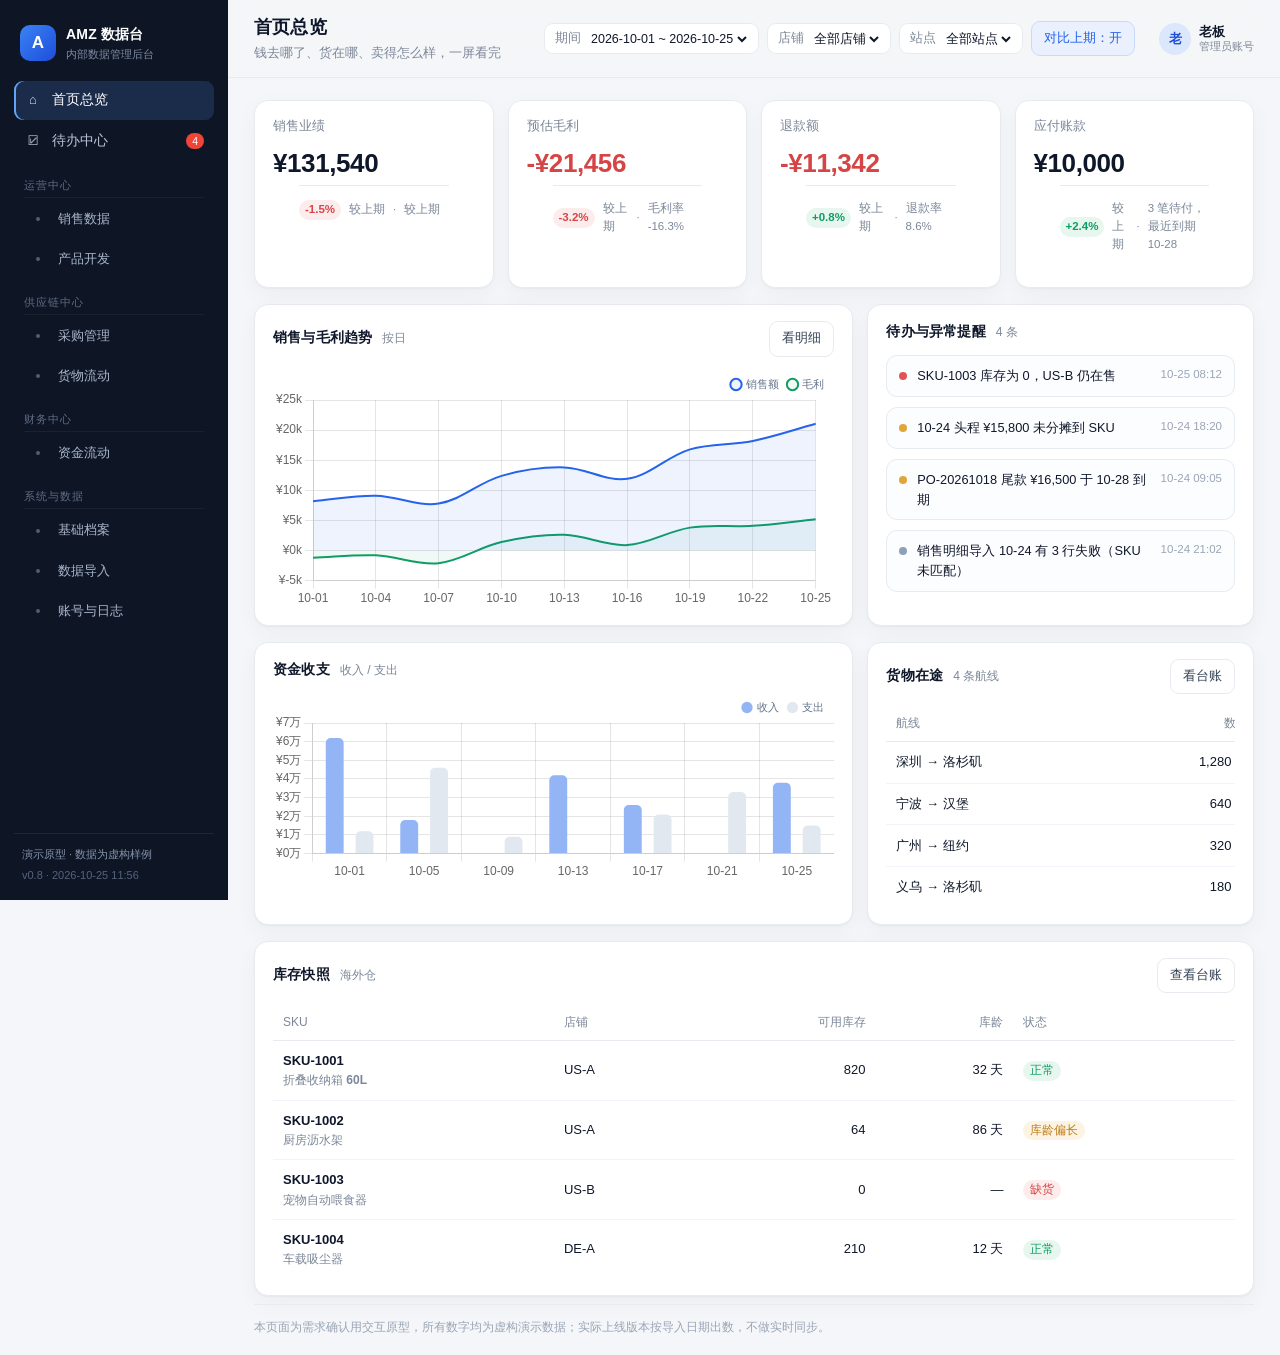
==== commit 9ce911ea: "refactor: 采购流程改名采购管理，批次追踪并入为标签页" ====
--- a/index.html
+++ b/index.html
@@ -5,8 +5,8 @@
 <meta name="viewport" content="width=device-width, initial-scale=1" />
 <title>AMZ 数据台 · 交互原型</title>
 <link rel="icon" href="data:image/svg+xml,%3Csvg xmlns='http://www.w3.org/2000/svg' viewBox='0 0 64 64'%3E%3Crect width='64' height='64' rx='14' fill='%232563eb'/%3E%3Ctext x='32' y='44' font-size='34' font-family='-apple-system,sans-serif' font-weight='700' fill='white' text-anchor='middle'%3EA%3C/text%3E%3C/svg%3E" />
-<link rel="stylesheet" href="./assets/app.css?v=7" />
-<script src="./assets/vendor/chart.umd.min.js?v=7"></script>
+<link rel="stylesheet" href="./assets/app.css?v=8" />
+<script src="./assets/vendor/chart.umd.min.js?v=8"></script>
 </head>
 <body>
 <div class="app">
@@ -28,8 +28,7 @@
       <a class="nav-item sub" href="#/product" data-route="product">产品开发</a>
 
       <div class="nav-title">供应链中心</div>
-      <a class="nav-item sub" href="#/trace" data-route="trace">批次追踪</a>
-      <a class="nav-item sub" href="#/purchase" data-route="purchase">采购流程</a>
+      <a class="nav-item sub" href="#/purchase" data-route="purchase">采购管理</a>
       <a class="nav-item sub" href="#/goods" data-route="goods">货物流动</a>
 
       <div class="nav-title">财务中心</div>
@@ -43,7 +42,7 @@
 
     <div class="sidebar-foot">
       <div class="demo-tag">演示原型 · 数据为虚构样例</div>
-      <div class="ver">v0.7 · 2026-10-25 11:44</div>
+      <div class="ver">v0.8 · 2026-10-25 11:56</div>
     </div>
   </aside>
 
@@ -94,7 +93,7 @@
     </footer>
   </main>
 </div>
-<script src="./assets/data.js?v=7"></script>
-<script src="./assets/app.js?v=7"></script>
+<script src="./assets/data.js?v=8"></script>
+<script src="./assets/app.js?v=8"></script>
 </body>
 </html>
--- a/assets/app.css
+++ b/assets/app.css
@@ -422,3 +422,7 @@
 .tl-body b { font-size: 13px; display: block; }
 .tl-body .muted { font-size: 11.5px; }
 .tl-note { font-size: 12.5px; color: var(--ink-2); margin-top: 2px; }
+
+/* 批次追踪：停留偏久 */
+tbody tr.warn-row td { background: #fffbf2; }
+tbody tr.warn-row:hover td { background: #fff6e6; }
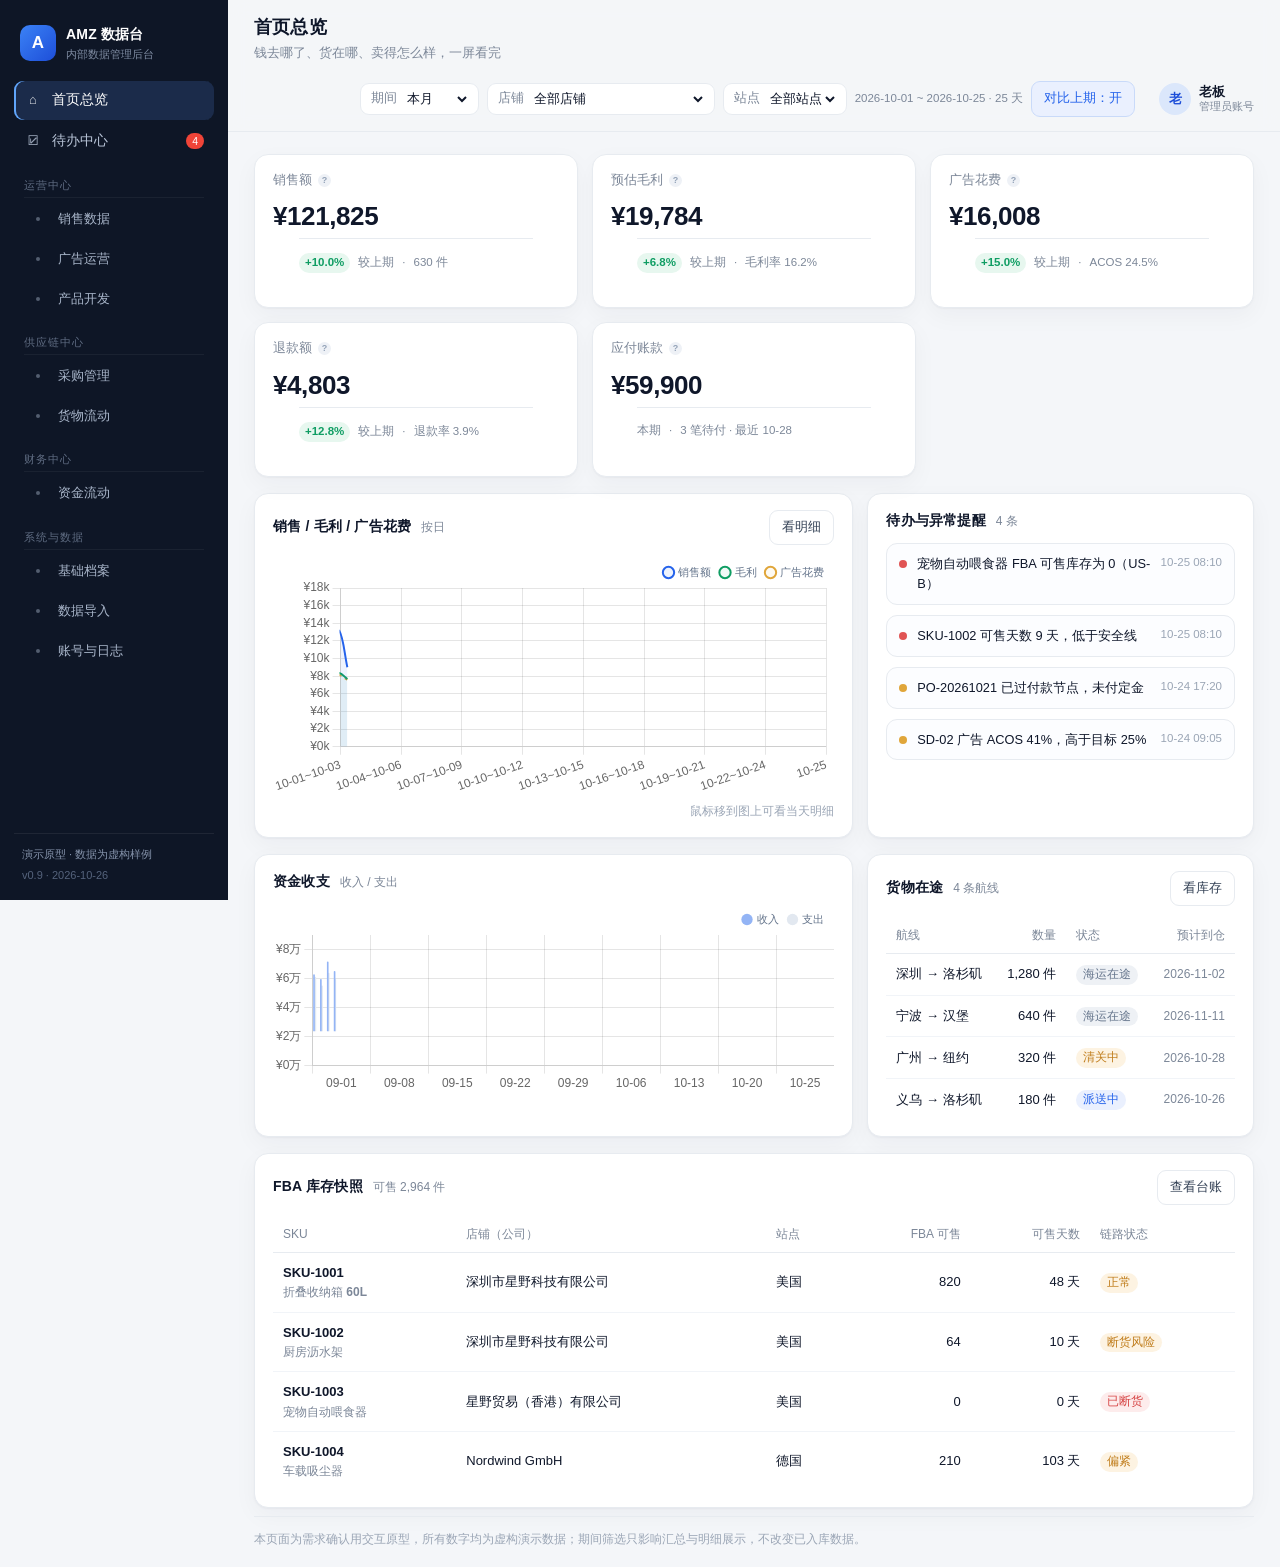
==== commit eaeb31bd: "feat(v0.9): 按客户第5轮反馈改版 — 期间筛选/广告运营/SKU利润表/FBA库存/采购回退" ====
--- a/index.html
+++ b/index.html
@@ -5,8 +5,8 @@
 <meta name="viewport" content="width=device-width, initial-scale=1" />
 <title>AMZ 数据台 · 交互原型</title>
 <link rel="icon" href="data:image/svg+xml,%3Csvg xmlns='http://www.w3.org/2000/svg' viewBox='0 0 64 64'%3E%3Crect width='64' height='64' rx='14' fill='%232563eb'/%3E%3Ctext x='32' y='44' font-size='34' font-family='-apple-system,sans-serif' font-weight='700' fill='white' text-anchor='middle'%3EA%3C/text%3E%3C/svg%3E" />
-<link rel="stylesheet" href="./assets/app.css?v=8" />
-<script src="./assets/vendor/chart.umd.min.js?v=8"></script>
+<link rel="stylesheet" href="./assets/app.css?v=9" />
+<script src="./assets/vendor/chart.umd.min.js?v=9"></script>
 </head>
 <body>
 <div class="app">
@@ -25,6 +25,7 @@
 
       <div class="nav-title">运营中心</div>
       <a class="nav-item sub" href="#/sales" data-route="sales">销售数据</a>
+      <a class="nav-item sub" href="#/ads" data-route="ads">广告运营</a>
       <a class="nav-item sub" href="#/product" data-route="product">产品开发</a>
 
       <div class="nav-title">供应链中心</div>
@@ -42,7 +43,7 @@
 
     <div class="sidebar-foot">
       <div class="demo-tag">演示原型 · 数据为虚构样例</div>
-      <div class="ver">v0.8 · 2026-10-25 11:56</div>
+      <div class="ver">v0.9 · 2026-10-26</div>
     </div>
   </aside>
 
@@ -55,29 +56,22 @@
       <div class="filters">
         <label class="filter">
           <span>期间</span>
-          <select id="fPeriod">
-            <option>2026-10-01 ~ 2026-10-25</option>
-            <option>2026-10-01 ~ 2026-10-31</option>
-            <option>2026-09-01 ~ 2026-09-30</option>
-          </select>
+          <select id="fPeriod"></select>
+        </label>
+        <label class="filter range" id="customRange">
+          <input type="date" id="fFrom" />
+          <span class="tilde">~</span>
+          <input type="date" id="fTo" />
         </label>
         <label class="filter">
           <span>店铺</span>
-          <select id="fStore">
-            <option>全部店铺</option>
-            <option>US-A</option>
-            <option>US-B</option>
-            <option>DE-A</option>
-          </select>
+          <select id="fStore"></select>
         </label>
         <label class="filter">
           <span>站点</span>
-          <select id="fSite">
-            <option>全部站点</option>
-            <option>美国</option>
-            <option>德国</option>
-          </select>
+          <select id="fSite"></select>
         </label>
+        <span class="range-note" id="rangeNote"></span>
         <button class="btn ghost" id="btnCompare">对比上期：开</button>
       </div>
       <div class="user">
@@ -89,11 +83,11 @@
     <section class="view" id="view"></section>
 
     <footer class="foot">
-      本页面为需求确认用交互原型，所有数字均为虚构演示数据；实际上线版本按导入日期出数，不做实时同步。
+      本页面为需求确认用交互原型，所有数字均为虚构演示数据；期间筛选只影响汇总与明细展示，不改变已入库数据。
     </footer>
   </main>
 </div>
-<script src="./assets/data.js?v=8"></script>
-<script src="./assets/app.js?v=8"></script>
+<script src="./assets/data.js?v=9"></script>
+<script src="./assets/app.js?v=9"></script>
 </body>
 </html>
--- a/assets/app.css
+++ b/assets/app.css
@@ -426,3 +426,103 @@
 /* 批次追踪：停留偏久 */
 tbody tr.warn-row td { background: #fffbf2; }
 tbody tr.warn-row:hover td { background: #fff6e6; }
+
+/* 页面级标签栏 */
+.page-tabs { display: inline-flex; background: #e9eef6; padding: 3px; border-radius: 10px; align-self: flex-start; }
+.page-tabs .tab { padding: 7px 16px; font-size: 13px; }
+.page-tabs .tab.active { background: #fff; box-shadow: 0 1px 2px rgba(15,23,42,.1); }
+
+/* ================= v0.9 新增组件 ================= */
+.g5 { grid-template-columns: repeat(5, minmax(0, 1fr)); }
+@media (max-width: 1400px) { .g5 { grid-template-columns: repeat(3, minmax(0, 1fr)); } }
+@media (max-width: 1180px) { .g5 { grid-template-columns: repeat(2, minmax(0, 1fr)); } }
+@media (max-width: 860px) { .g5 { grid-template-columns: repeat(2, minmax(0, 1fr)); } }
+@media (max-width: 420px) { .g5 { grid-template-columns: 1fr; } }
+
+.range-note { font-size: 11.5px; color: var(--muted); white-space: nowrap; }
+.filter.range { display: none; }
+.filter.range.show { display: flex; }
+.filter.range input {
+  border: 0; outline: 0; background: transparent; color: var(--ink);
+  font-size: 12px; width: 108px;
+}
+.filter .tilde { color: #b6c0ce; font-size: 11px; }
+
+.kpi.has-tip { cursor: help; }
+.tip-ico {
+  width: 13px; height: 13px; border-radius: 50%; background: #eef1f6; color: #94a3b8;
+  font-size: 9px; display: inline-grid; place-items: center; font-weight: 700;
+}
+.hovercard {
+  position: fixed; z-index: 90; display: none; max-width: 300px;
+  background: #111c2e; color: #fff; font-size: 12px; line-height: 1.6;
+  padding: 8px 11px; border-radius: 9px; white-space: pre-line;
+  box-shadow: 0 12px 30px rgba(15, 23, 42, .28); pointer-events: none;
+}
+.hovercard::after {
+  content: ""; position: absolute; left: 14px; bottom: -4px;
+  width: 8px; height: 8px; background: #111c2e; transform: rotate(45deg);
+}
+
+.btn.sm { padding: 4px 9px; font-size: 12px; }
+.btn.warn { color: #b45309; border-color: #f2d2a4; background: #fff8ee; }
+.link.warn { color: #b45309; }
+.nowrap { white-space: nowrap; }
+.brand-txt { color: var(--brand); }
+
+.hint-row { margin-top: 6px; color: #9aa5b5; font-size: 11.5px; text-align: right; }
+.pager {
+  display: flex; align-items: center; gap: 8px; justify-content: flex-end;
+  padding-top: 12px; font-size: 12px;
+}
+.pager .muted { margin-right: auto; }
+.pager .btn:disabled { opacity: .45; cursor: default; }
+
+/* 库存水位 */
+.water { min-width: 118px; }
+.water-top { display: flex; justify-content: space-between; gap: 8px; font-size: 12px; }
+.water-top b { font-variant-numeric: tabular-nums; }
+.water-top span { color: var(--muted); font-size: 11px; }
+.water-bar { height: 6px; border-radius: 999px; background: #eef1f6; overflow: hidden; margin-top: 4px; }
+.water-bar i { display: block; height: 100%; border-radius: 999px; }
+.water.ok .water-bar i { background: #34b27b; }
+.water.warn .water-bar i { background: #e0a63a; }
+.water.bad .water-bar i { background: #e05454; }
+.water.ok .water-top b { color: #0f9d63; }
+.water.bad .water-top b { color: #d33b3b; }
+
+/* 产品开发：四段流程条 */
+.steps-flow { display: flex; align-items: center; gap: 4px; }
+.steps-flow .sf { flex: 1; display: flex; flex-direction: column; gap: 3px; }
+.steps-flow .sf i {
+  display: block; height: 7px; border-radius: 3px; background: #e7ebf2;
+}
+.steps-flow .sf.done i { background: #2f6fe0; }
+.steps-flow .sf.now i { background: #1d4ed8; box-shadow: 0 0 0 2px #e3edfe; }
+.steps-flow .sf em {
+  font-style: normal; font-size: 10.5px; color: #9aa5b5; text-align: center;
+  white-space: nowrap; overflow: hidden; text-overflow: ellipsis;
+}
+.steps-flow .sf.done em { color: #334155; }
+.steps-flow .sf.now em { color: #1d4ed8; font-weight: 600; }
+
+/* 列设置 */
+.col-menu { position: relative; }
+.col-menu > summary { list-style: none; cursor: pointer; }
+.col-menu > summary::-webkit-details-marker { display: none; }
+.col-menu .menu {
+  position: absolute; right: 0; top: 34px; z-index: 30; width: 190px;
+  background: #fff; border: 1px solid var(--line); border-radius: 10px;
+  box-shadow: 0 12px 30px rgba(15, 23, 42, .12); padding: 8px;
+}
+.col-menu .menu label {
+  display: flex; align-items: center; gap: 8px; font-size: 12.5px;
+  padding: 6px 8px; border-radius: 7px; cursor: pointer; color: var(--ink-2);
+}
+.col-menu .menu label:hover { background: #f5f8fd; }
+.col-menu .menu input { accent-color: var(--brand); }
+
+/* 宽表：宁可横向滚动，也不让单元格挤成多行 */
+.table.wide { min-width: 1300px; }
+.table.wide th, .table.wide td { white-space: nowrap; }
+.table.wide td .muted { white-space: nowrap; }
